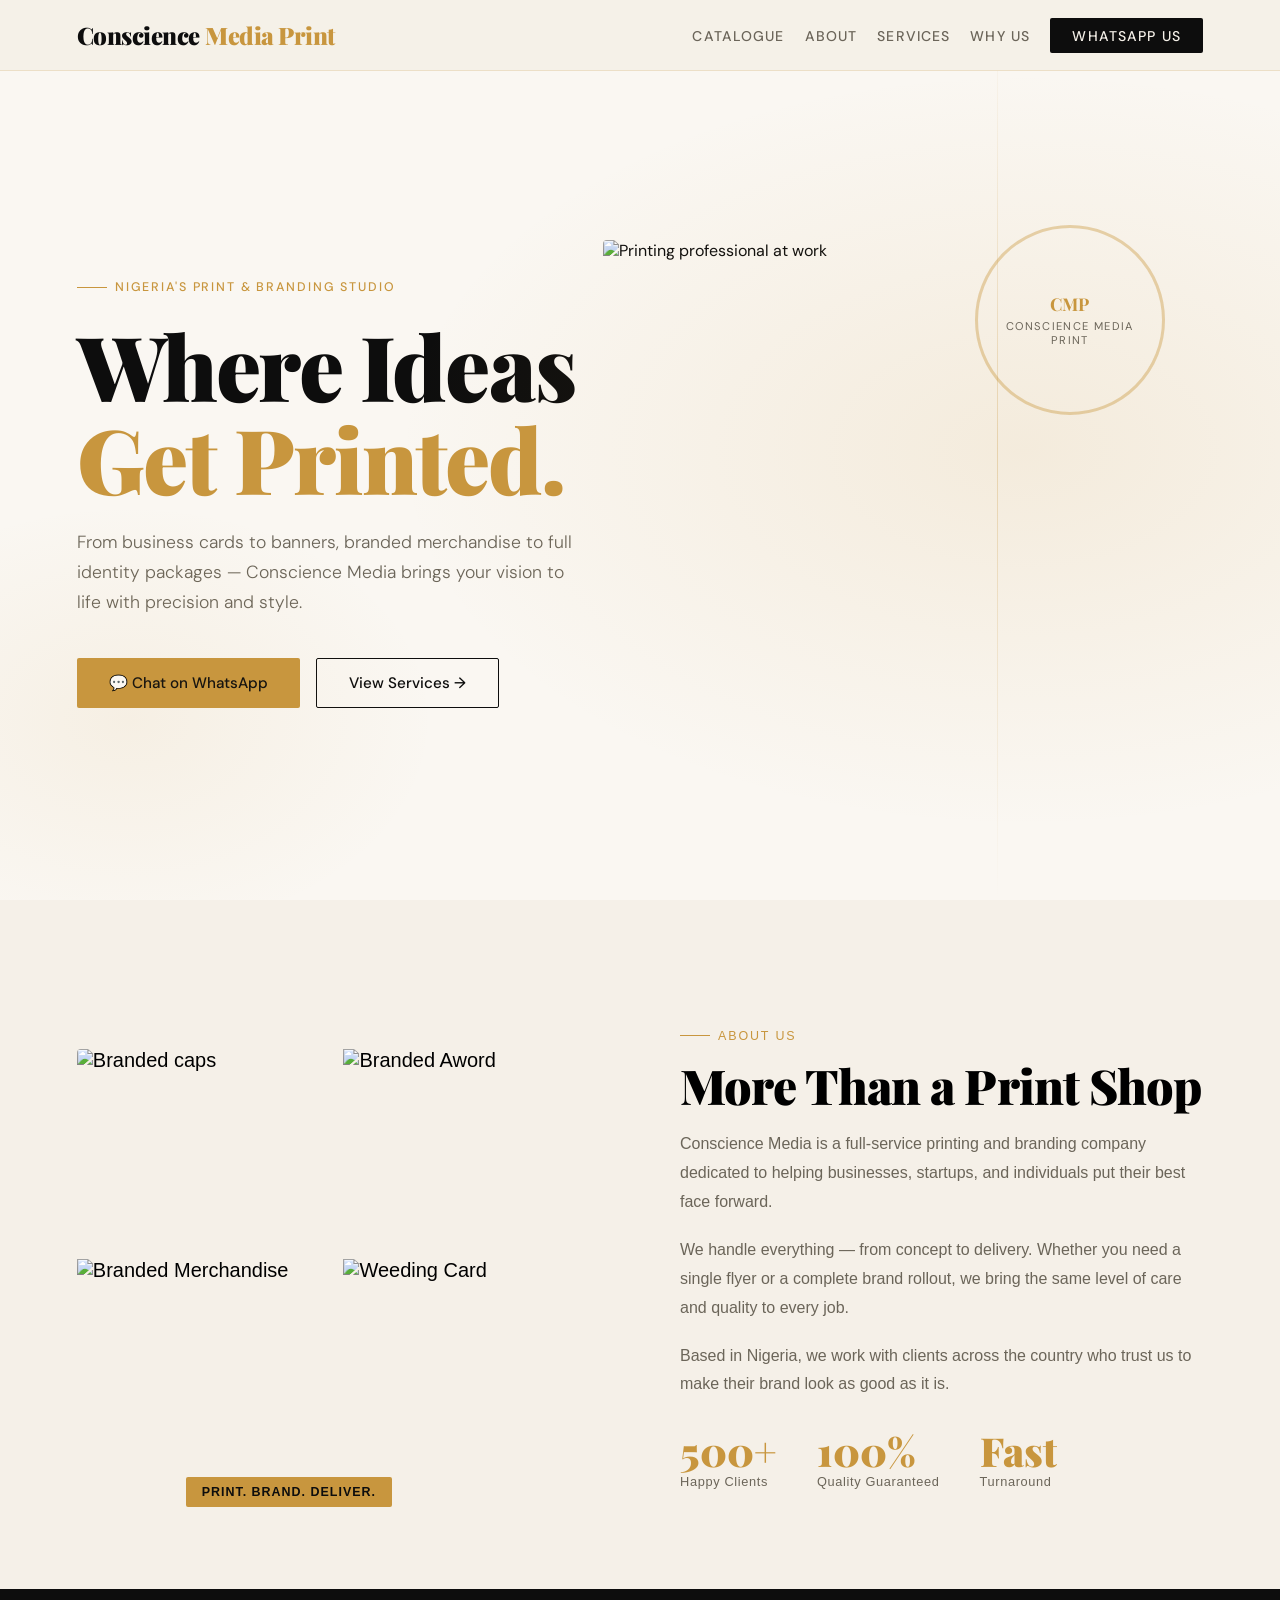
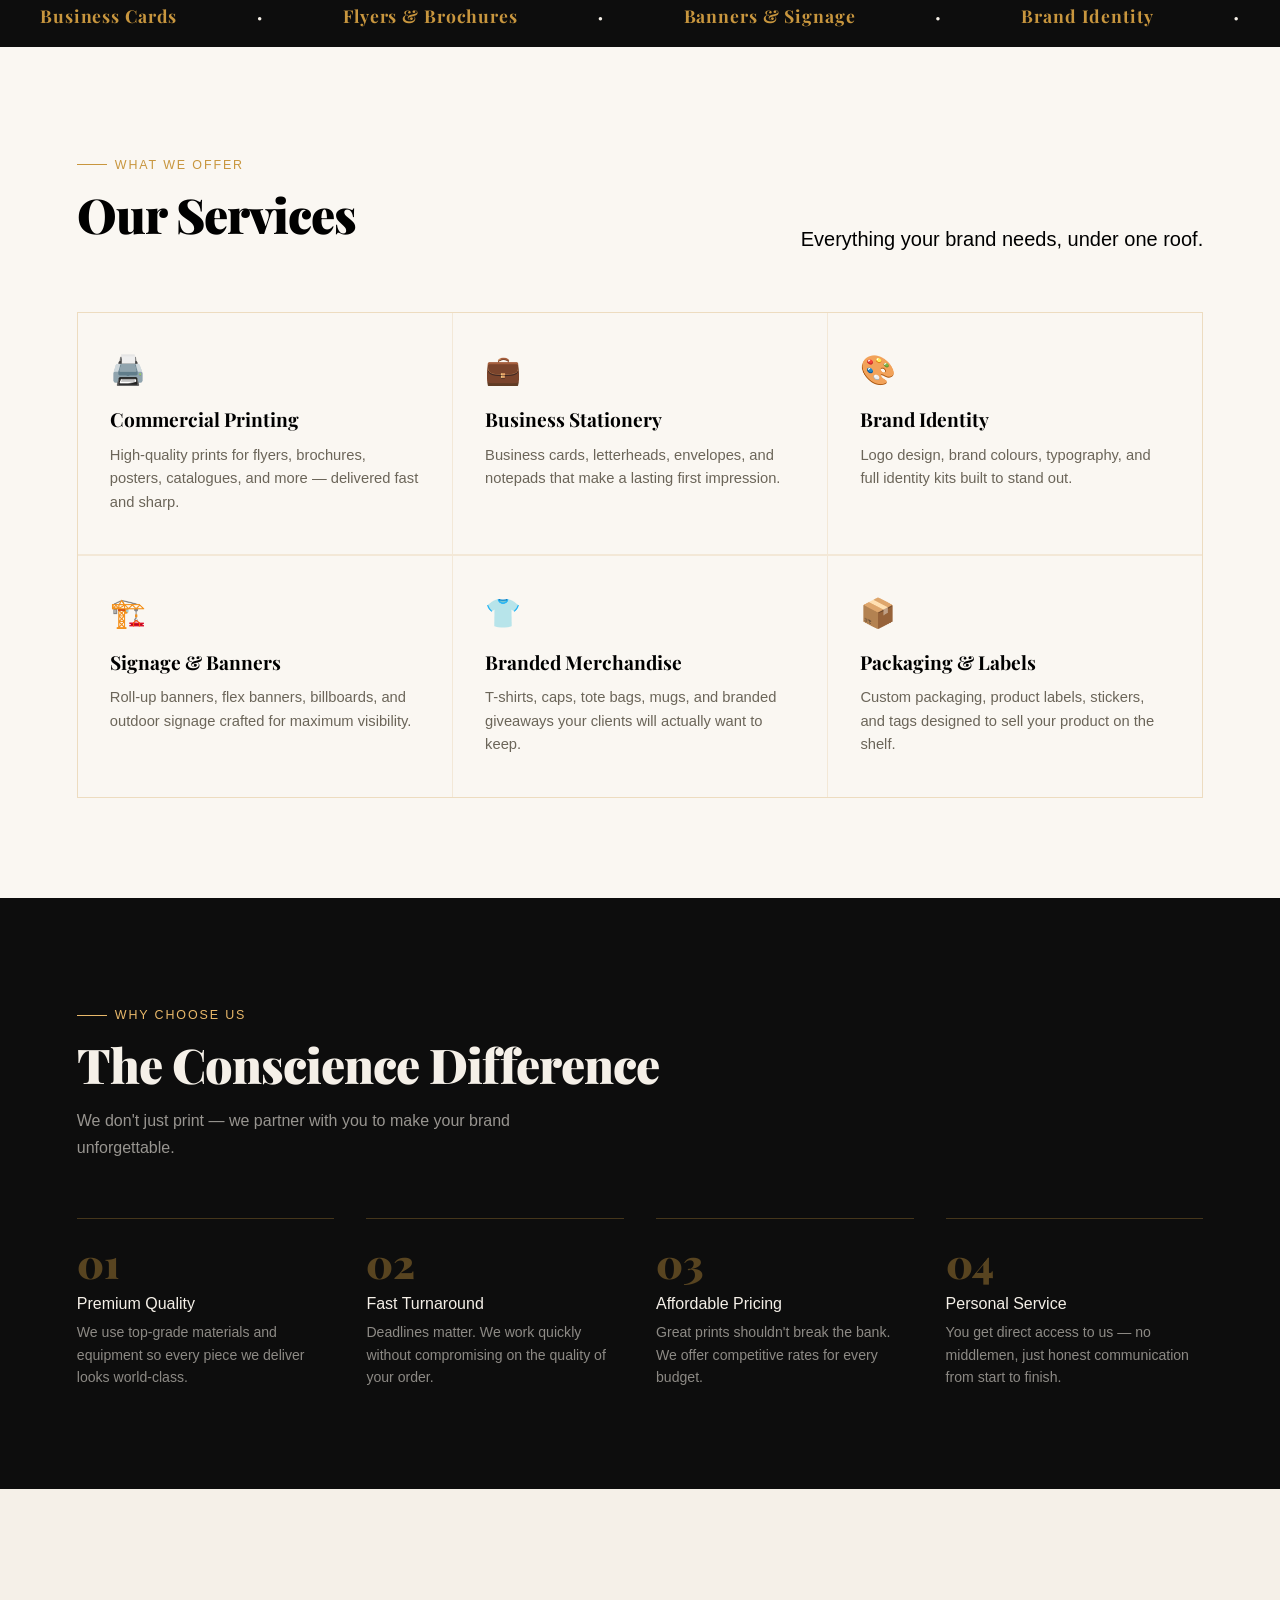
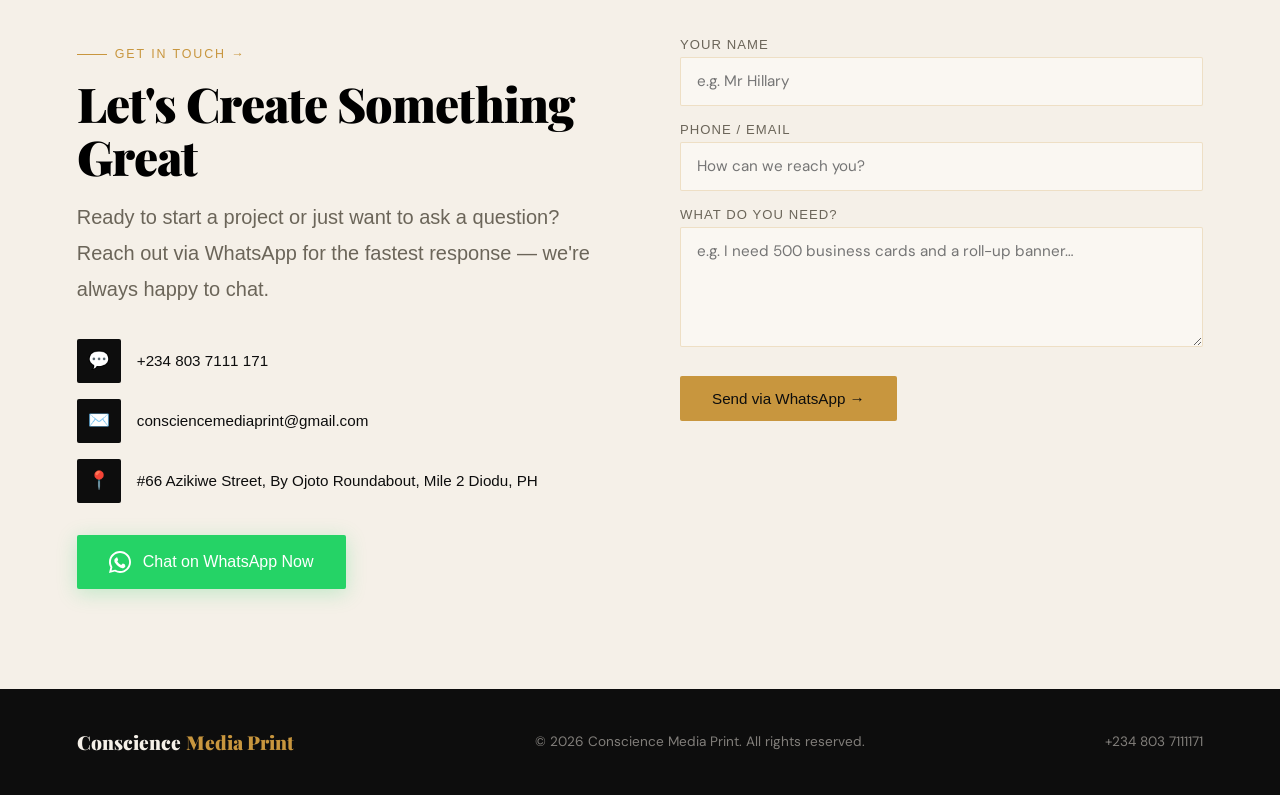
==== index.html @ a8cff3c8 "images" ====
<!DOCTYPE html>
<html lang="en">
<head>
  <meta charset="UTF-8" />
  <meta name="viewport" content="width=device-width, initial-scale=1.0"/>
  <title>Conscience Media – Print & Branding</title>
  <link href="https://fonts.googleapis.com/css2?family=Playfair+Display:wght@700;900&family=DM+Sans:wght@300;400;500&display=swap" rel="stylesheet"/>
  <link rel="stylesheet" href="./style.css">
</head>

<body>
  
  <!-- NAV -->
<nav id="navbar">
  <a class="nav-logo" href="#hero">Conscience<span>Media Print</span></a>
  <ul class="nav-links" id="navLinks">
    <li><a href="catalog.html">Catalogue</a></li>
    <li><a href="#about">About</a></li>
    <li><a href="#services">Services</a></li>
    <li><a href="#why">Why Us</a></li>
    <li><a href="https://wa.me/2348037111171" target="_blank" class="nav-cta">WhatsApp Us</a></li>
  </ul>
  <div class="hamburger" id="hamburger" onclick="toggleMenu()">
    <span></span><span></span><span></span>
  </div>
</nav>

<section id="hero">
  <div class="hero-bg"></div>
  <div class="hero-content">
    <div class="hero-tag">Nigeria's Print &amp; Branding Studio</div>
    <h1>Where Ideas<em>Get Printed.</em></h1>
    <p>From business cards to banners, branded merchandise to full identity packages — Conscience Media brings your vision to life with precision and style.</p>
    <div class="hero-btns">
      <a href="https://wa.me/2348037111171?text=Hello%2C%20I%27d%20like%20to%20inquire%20about%20your%20printing%20and%20branding%20services." target="_blank" class="btn-primary">
        💬 Chat on WhatsApp
      </a>
      <a href="#services" class="btn-secondary">View Services →</a>
    </div>
  </div>
  <div class="hero-image">
    <img id="hero-img" src="./Images/heroimgfour.png" alt="Printing professional at work" />
  </div>
  <div class="hero-badge">
    <div class="hero-badge-inner">CMP</div>
    <div class="hero-badge-sub">Conscience Media <br> Print</div>
  </div>
</section>

<!-- ABOUT -->
<section id="about">
  <div class="about-grid">

    <!-- PHOTO COLLAGE replacing the old black box -->
    <div class="about-collage-wrap reveal">
      <div class="about-collage">
    
        <img class="collage-img "
          src="./Images/K.jpg"
          alt="Branded caps" />
        
        <img class="collage-img"
          src="Images/M.jpg"
          alt="Branded Aword" />
          
        <img class="collage-img"
          src="Images/Z.jpg"
          alt="Branded Merchandise" /> 

        <img class="collage-img"
          src="./Images/Umbrella2.jpg"
          alt="Weeding Card" />    
      </div>
      <div class="collage-badge">Print. Brand. Deliver.</div>
    </div>
    <div class="about-text reveal">
      <div class="section-tag">About Us</div>
      <h2 class="section-title">More Than a Print Shop</h2>
      <p>Conscience Media is a full-service printing and branding company dedicated to helping businesses, startups, and individuals put their best face forward.</p>
      <p>We handle everything — from concept to delivery. Whether you need a single flyer or a complete brand rollout, we bring the same level of care and quality to every job.</p>
      <p>Based in Nigeria, we work with clients across the country who trust us to make their brand look as good as it is.</p>
      <div class="about-stats">
        <div>
          <div class="stat-num">500+</div>
          <div class="stat-label">Happy Clients</div>
        </div>
        <div>
          <div class="stat-num">100%</div>
          <div class="stat-label">Quality Guaranteed</div>
        </div>
        <div>
          <div class="stat-num">Fast</div>
          <div class="stat-label">Turnaround</div>
        </div>
      </div>
    </div>
  </div>
</section>

<!-- MARQUEE -->
<div class="marquee-wrap">
  <div class="marquee-track">
    <span>Business Cards</span><span class="dot">●</span>
    <span>Flyers & Brochures</span><span class="dot">●</span>
    <span>Banners & Signage</span><span class="dot">●</span>
    <span>Brand Identity</span><span class="dot">●</span>
    <span>Branded Merchandise</span><span class="dot">●</span>
    <span>T-Shirt Printing</span><span class="dot">●</span>
    <span>Stickers & Labels</span><span class="dot">●</span>
    <span>Corporate Branding</span><span class="dot">●</span>
    <span>Business Cards</span><span class="dot">●</span>
    <span>Flyers & Brochures</span><span class="dot">●</span>
    <span>Banners & Signage</span><span class="dot">●</span>
    <span>Brand Identity</span><span class="dot">●</span>
    <span>Branded Merchandise</span><span class="dot">●</span>
    <span>T-Shirt Printing</span><span class="dot">●</span>
    <span>Stickers & Labels</span><span class="dot">●</span>
    <span>Corporate Branding</span><span class="dot">●</span>
  </div>
</div>

<!-- SERVICES -->
<section id="services">
  <div class="services-header">
    <div class="reveal">
      <div class="section-tag">What We Offer</div>
      <h2 class="section-title">Our Services</h2>
    </div>
    <p class="section-sub reveal">Everything your brand needs, under one roof.</p>
  </div>
  <div class="services-grid">
    <div class="service-card reveal">
      <span class="service-icon">🖨️</span>
      <h3>Commercial Printing</h3>
      <p>High-quality prints for flyers, brochures, posters, catalogues, and more — delivered fast and sharp.</p>
    </div>
    <div class="service-card reveal">
      <span class="service-icon">💼</span>
      <h3>Business Stationery</h3>
      <p>Business cards, letterheads, envelopes, and notepads that make a lasting first impression.</p>
    </div>
    <div class="service-card reveal">
      <span class="service-icon">🎨</span>
      <h3>Brand Identity</h3>
      <p>Logo design, brand colours, typography, and full identity kits built to stand out.</p>
    </div>
    <div class="service-card reveal">
      <span class="service-icon">🏗️</span>
      <h3>Signage & Banners</h3>
      <p>Roll-up banners, flex banners, billboards, and outdoor signage crafted for maximum visibility.</p>
    </div>
    <div class="service-card reveal">
      <span class="service-icon">👕</span>
      <h3>Branded Merchandise</h3>
      <p>T-shirts, caps, tote bags, mugs, and branded giveaways your clients will actually want to keep.</p>
    </div>
    <div class="service-card reveal">
      <span class="service-icon">📦</span>
      <h3>Packaging & Labels</h3>
      <p>Custom packaging, product labels, stickers, and tags designed to sell your product on the shelf.</p>
    </div>
  </div>
</section>

<!-- WHY US -->
<section id="why">
  <div class="reveal">
    <div class="section-tag">Why Choose Us</div>
    <h2 class="section-title">The Conscience Difference</h2>
    <p class="section-sub">We don't just print — we partner with you to make your brand unforgettable.</p>
  </div>
  <div class="why-grid">
    <div class="why-card reveal">
      <div class="why-num">01</div>
      <h3>Premium Quality</h3>
      <p>We use top-grade materials and equipment so every piece we deliver looks world-class.</p>
    </div>
    <div class="why-card reveal">
      <div class="why-num">02</div>
      <h3>Fast Turnaround</h3>
      <p>Deadlines matter. We work quickly without compromising on the quality of your order.</p>
    </div>
    <div class="why-card reveal">
      <div class="why-num">03</div>
      <h3>Affordable Pricing</h3>
      <p>Great prints shouldn't break the bank. We offer competitive rates for every budget.</p>
    </div>
    <div class="why-card reveal">
      <div class="why-num">04</div>
      <h3>Personal Service</h3>
      <p>You get direct access to us — no middlemen, just honest communication from start to finish.</p>
    </div>
  </div>
</section>

<!-- CONTACT -->
<section id="contact">
  <div class="contact-wrap">
    <div class="contact-info reveal">
      <div class="section-tag">Get In Touch →</div>
      <h2 class="section-title">Let's Create Something Great</h2>
      <p>Ready to start a project or just want to ask a question? Reach out via WhatsApp for the fastest response — we're always happy to chat.</p>
      <div class="contact-links">
        <a class="contact-link" href="https://wa.me/2348037111171" target="_blank">
          <div class="contact-link-icon">💬</div>
          <span>+234 803 7111 171</span>
        </a>
        <a class="contact-link" href="mailto:hello@consciencemedia.ng">
          <div class="contact-link-icon">✉️</div>
          <span>consciencemediaprint@gmail.com</span>
        </a>
        <a class="contact-link" href="#">
          <div class="contact-link-icon">📍</div>
          <span>#66 Azikiwe Street, By Ojoto Roundabout, Mile 2 Diodu, PH</span>
        </a>
      </div>
      <a class="whatsapp-cta" href="https://wa.me/2348037111171?text=Hello%2C%20I%27d%20like%20to%20inquire%20about%20your%20printing%20and%20branding%20services." target="_blank">
        <svg width="22" height="22" viewBox="0 0 32 32" fill="currentColor"><path d="M16 0C7.163 0 0 7.163 0 16c0 2.822.738 5.476 2.027 7.785L0 32l8.404-2.004A15.94 15.94 0 0016 32c8.837 0 16-7.163 16-16S24.837 0 16 0zm0 29.25a13.19 13.19 0 01-6.74-1.848l-.484-.287-5.005 1.194 1.215-4.87-.316-.502A13.214 13.214 0 012.75 16C2.75 8.682 8.682 2.75 16 2.75S29.25 8.682 29.25 16 23.318 29.25 16 29.25zm7.23-9.697c-.396-.198-2.343-1.157-2.706-1.288-.363-.132-.627-.198-.891.198-.264.396-1.025 1.288-1.255 1.552-.231.264-.462.297-.858.099-.396-.198-1.673-.617-3.186-1.97-1.177-1.05-1.973-2.347-2.204-2.743-.231-.396-.025-.61.173-.808.178-.177.396-.462.594-.693.198-.231.264-.396.396-.66.132-.264.066-.495-.033-.693-.099-.198-.891-2.145-1.221-2.937-.32-.771-.647-.667-.891-.68L9.9 10.5c-.264 0-.693.099-.99.462-.297.363-1.155 1.288-1.155 3.136 0 1.848 1.419 3.633 1.617 3.882.198.248 2.79 4.261 6.76 5.98.946.41 1.682.654 2.257.838.948.302 1.812.26 2.494.158.761-.114 2.343-.958 2.673-1.882.33-.924.33-1.716.231-1.881-.099-.165-.363-.264-.759-.462z"/></svg>
        Chat on WhatsApp Now
      </a>
    </div>

    <div class="contact-form-side reveal">
      <div>
        <label>Your Name</label>
        <input type="text" placeholder="e.g. Mr Hillary" />
      </div>
      <div>
        <label>Phone / Email</label>
        <input type="text" placeholder="How can we reach you?" />
      </div>
      <div>
        <label>What do you need?</label>
        <textarea placeholder="e.g. I need 500 business cards and a roll-up banner…"></textarea>
      </div>
      <button class="btn-primary" onclick="sendToWhatsApp()">
        Send via WhatsApp →
      </button>
    </div>
  </div>
</section>

<!-- FOOTER -->
<footer>
  <div class="logo">Conscience<span>Media Print</span></div>
  <span>© 2026 Conscience Media Print. All rights reserved.</span>
  <a href="https://wa.me/2348037111171" target="_blank">+234 803 7111171</a>
</footer>

</body>
<script src="script.js"></script>
</html>
---- style.css ----
*, *::before, *::after { margin: 0; padding: 0; box-sizing: border-box; }

:root {
  --ink: #0d0d0d;
  --paper: #f5f0e8;
  --gold: #c8963e;
  --gold-light: #e8b86a;
  --cream: #faf7f2;
  --muted: #6b6559;
}

html { scroll-behavior: smooth; }

body {
  font-family: 'DM Sans', sans-serif;
  background: var(--cream);
  color: var(--ink);
  overflow-x: hidden;
}

/* ── NAV ── */
nav {
  position: fixed; top: 0; left: 0; right: 0; z-index: 100;
  display: flex; justify-content: space-between; align-items: center;
  padding: 1.2rem 6%;
  background: rgba(245,240,232,0.92);
  backdrop-filter: blur(10px);
  border-bottom: 1px solid rgba(200,150,62,0.2);
  transition: box-shadow .3s;
}
nav.scrolled { box-shadow: 0 4px 30px rgba(0,0,0,0.08); }

.nav-logo {
  font-family: 'Playfair Display', serif;
  font-size: 1.5rem; font-weight: 900;
  letter-spacing: -0.02em; color: var(--ink); text-decoration: none;
}
.nav-logo span { color: var(--gold); margin-left: 5px; }

.nav-links { display: flex; gap: 20px; list-style: none; }
.nav-links a {
  text-decoration: none; font-size: .88rem; font-weight: 500;
  letter-spacing: .08em; text-transform: uppercase;
  color: var(--muted); transition: color .25s;
}
.nav-links a:hover { color: var(--gold); }

.nav-cta {
  background: var(--ink); color: var(--paper) !important;
  padding: .55rem 1.4rem; border-radius: 2px;
  font-weight: 500 !important; transition: background .25s !important;
}
.nav-cta:hover { background: var(--gold) !important; color: var(--ink) !important; }

.hamburger { display: none; flex-direction: column; gap: 5px; cursor: pointer; }
.hamburger span { display: block; width: 24px; height: 2px; background: var(--ink); transition: .3s; }

/* ── HERO ── */
#hero {
  min-height: 100vh; display: flex; align-items: center; justify-content: space-between;
  padding: 120px 6% 40px; position: relative; overflow: hidden;
  margin: 0px;
}

#hero-content { order: 1; position: relative; z-index: 1; }

#hero-image {
  order: 2;
  position: relative; z-index: 1;
  flex-shrink: 0;
  margin-left: 60px;
}

#hero-img {
  display: block;
  height: 500px;
  width: 600px;
  object-fit: cover;
  border-radius: 4px;
}
.hero-bg {
  position: absolute; inset: 0; z-index: 0;
  background:
    radial-gradient(ellipse 70% 60% at 80% 50%, rgba(200,150,62,.12) 0%, transparent 70%),
    radial-gradient(ellipse 40% 40% at 10% 80%, rgba(200,150,62,.08) 0%, transparent 60%);
}
.hero-bg::before {
  content: ''; position: absolute; top: 0; right: 22%;
  width: 1px; height: 100%;
  background: linear-gradient(to bottom, transparent, rgba(200,150,62,.3), transparent);
}
.hero-tag {
  display: inline-flex; align-items: center; gap: .5rem;
  font-size: .78rem; letter-spacing: .15em; text-transform: uppercase;
  color: var(--gold); font-weight: 500; margin-bottom: 1.5rem;
}
.hero-tag::before { content: ''; display: block; width: 30px; height: 1px; background: var(--gold); }
.hero-content h1 {
  font-family: 'Playfair Display', serif;
  font-size: clamp(3rem, 7vw, 6rem); line-height: 1.03;
  font-weight: 900; letter-spacing: -0.02em; margin-bottom: 1.5rem;
}
.hero-content h1 em { font-style: normal; color: var(--gold); display: block; }
.hero-content p {
  font-size: 1.1rem; color: var(--muted); line-height: 1.7;
  max-width: 500px; margin-bottom: 2.5rem; font-weight: 300;
}
.hero-btns { display: flex; gap: 1rem; flex-wrap: wrap; }
.btn-primary {
  display: inline-flex; align-items: center; gap: .6rem;
  background: var(--gold); color: var(--ink);
  padding: .9rem 2rem; font-weight: 500; font-size: .95rem;
  text-decoration: none; border-radius: 2px;
  transition: background .25s, transform .2s;
}
.btn-primary:hover { background: var(--gold-light); transform: translateY(-2px); }
.btn-secondary {
  display: inline-flex; align-items: center; gap: .6rem;
  border: 1.5px solid var(--ink); color: var(--ink);
  padding: .9rem 2rem; font-weight: 500; font-size: .95rem;
  text-decoration: none; border-radius: 2px;
  transition: background .25s, transform .2s;
}
.btn-secondary:hover { background: var(--ink); color: var(--paper); transform: translateY(-2px); }

.hero-badge {
  position: absolute; right: 9%; top: 25%;
  width: 190px; height: 190px; border-radius: 50%;
  border: 3px solid rgba(200,150,62,.4);
  display: flex; flex-direction: column;
  align-items: center; justify-content: center; text-align: center;
  animation: spin-badge 20s linear infinite;
}
.hero-badge-inner {
  font-family: 'Playfair Display', serif;
  font-size: 1.1rem; font-weight: 700; color: var(--gold); line-height: 1.2;
}
.hero-badge-sub { font-size: .7rem; letter-spacing: .12em; color: var(--muted); text-transform: uppercase; margin-top: .3rem; }
@keyframes spin-badge { to { transform: rotate(360deg); } }

/* ── MARQUEE ── */
.marquee-wrap { background: var(--ink); color: var(--gold); padding: .9rem 0; overflow: hidden; }
.marquee-track {
  display: flex; width: max-content;
  animation: marquee 18s linear infinite;
  font-family: 'Playfair Display', serif;
  font-size: 1.1rem; font-weight: 700; letter-spacing: .05em;
}
.marquee-track span { padding: 0 2.5rem; }
.marquee-track .dot { color: var(--paper); font-size: .5rem; line-height: 1.8rem; }
@keyframes marquee { to { transform: translateX(-50%); } }

/* ── SECTION BASE ── */
section { padding: 100px 6%; }
.section-tag {
  display: inline-flex; align-items: center; gap: .5rem;
  font-size: .78rem; letter-spacing: .15em; text-transform: uppercase;
  color: var(--gold); font-weight: 500; margin-bottom: 1rem;
}
.section-tag::before { content: ''; display: block; width: 30px; height: 1px; background: var(--gold); }
.section-title {
  font-family: 'Playfair Display', serif;
  font-size: clamp(2rem, 4vw, 3rem); font-weight: 900;
  line-height: 1.1; margin-bottom: 1rem; letter-spacing: -.02em;
}
.section-sub { color: var(--muted); font-size: 1rem; line-height: 1.7; max-width: 520px; font-weight: 300; }

/* ── ABOUT ── */
#about { background: var(--paper); padding-top: 70px; }
.about-grid {
  display: grid; grid-template-columns: 1fr 1fr;
  gap: 5rem; align-items: center; margin-top: 3rem;
}

/* ── PHOTO COLLAGE ── */
.about-collage {
  display: grid;
  grid-template-columns: 1fr 1fr;
  grid-template-rows: 200px 200px;
  gap: 10px;
  border-radius: 4px;
  overflow: hidden;
}
.collage-img {
  width: 100%; height: 100%;
  object-fit: cover;
  display: block;
  transition: transform .4s ease;
}
.collage-img:hover { transform: scale(1.05); }
.collage-tall {
  grid-row: span 2;
}
.collage-badge {
  position: absolute;
  bottom: -3rem; right: 13rem;
  background: var(--gold); color: var(--ink);
  padding: .5rem 1rem; font-size: .78rem;
  font-weight: 600; letter-spacing: .08em;
  text-transform: uppercase; border-radius: 2px;
}
.about-collage-wrap {
  position: relative;
}

.about-text h2 { margin-bottom: 1.2rem; }
.about-text p { color: var(--muted); line-height: 1.8; margin-bottom: 1.2rem; font-weight: 300; font-size: 1rem; }
.about-stats { display: flex; gap: 2.5rem; margin-top: 2rem; }
.stat-num { font-family: 'Playfair Display', serif; font-size: 2.5rem; font-weight: 900; color: var(--gold); line-height: 1; }
.stat-label { font-size: .8rem; color: var(--muted); letter-spacing: .05em; margin-top: .2rem; }

/* ── SERVICES ── */
#services { background: var(--cream); }
.services-header { display: flex; justify-content: space-between; align-items: flex-end; margin-bottom: 3.5rem; flex-wrap: wrap; gap: 1.5rem; }
.services-grid { display: grid; grid-template-columns: repeat(3, 1fr); gap: 1.5px; background: rgba(200,150,62,.15); border: 1.5px solid rgba(200,150,62,.15); }
.service-card {
  background: var(--cream); padding: 2.5rem 2rem;
  position: relative; overflow: hidden; transition: background .3s; cursor: default;
}
.service-card::before {
  content: ''; position: absolute; bottom: 0; left: 0;
  width: 0; height: 3px; background: var(--gold); transition: width .35s ease;
}
.service-card:hover { background: var(--paper); }
.service-card:hover::before { width: 100%; }
.service-icon { font-size: 1.8rem; margin-bottom: 1.2rem; display: block; }
.service-card h3 { font-family: 'Playfair Display', serif; font-size: 1.2rem; font-weight: 700; margin-bottom: .7rem; }
.service-card p { color: var(--muted); font-size: .92rem; line-height: 1.6; font-weight: 300; }

/* ── WHY US ── */
#why { background: var(--ink); color: var(--paper); }
#why .section-tag { color: var(--gold-light); }
#why .section-tag::before { background: var(--gold-light); }
#why .section-title { color: var(--paper); }
#why .section-sub { color: rgba(245,240,232,.6); }
.why-grid { display: grid; grid-template-columns: repeat(4, 1fr); gap: 2rem; margin-top: 3.5rem; }
.why-card { border-top: 1px solid rgba(200,150,62,.3); padding-top: 1.5rem; }
.why-num { font-family: 'Playfair Display', serif; font-size: 2.5rem; font-weight: 900; color: var(--gold); opacity: .4; line-height: 1; margin-bottom: .8rem; }
.why-card h3 { font-size: 1rem; font-weight: 500; margin-bottom: .5rem; color: var(--paper); }
.why-card p { font-size: .88rem; color: rgba(245,240,232,.55); line-height: 1.6; font-weight: 300; }

/* ── CONTACT ── */
#contact { background: var(--paper); }
.contact-wrap { display: grid; grid-template-columns: 1fr 1fr; gap: 5rem; align-items: start; margin-top: 3rem; }
.contact-info h2 { margin-bottom: 1rem; }
.contact-info p { color: var(--muted); line-height: 1.8; font-weight: 300; margin-bottom: 2rem; }
.contact-links { display: flex; flex-direction: column; gap: 1rem; }
.contact-link {
  display: flex; align-items: center; gap: 1rem;
  text-decoration: none; color: var(--ink);
  font-weight: 500; font-size: .95rem; transition: color .25s;
}
.contact-link:hover { color: var(--gold); }
.contact-link-icon {
  width: 44px; height: 44px; border-radius: 2px;
  background: var(--ink); color: var(--paper);
  display: flex; align-items: center; justify-content: center;
  font-size: 1.1rem; flex-shrink: 0; transition: background .25s;
}
.contact-link:hover .contact-link-icon { background: var(--gold); color: var(--ink); }
.whatsapp-cta {
  display: inline-flex; align-items: center; gap: .75rem;
  background: #25D366; color: #fff;
  padding: 1rem 2rem; border-radius: 2px;
  font-weight: 500; font-size: 1rem;
  text-decoration: none; margin-top: 2rem;
  transition: background .25s, transform .2s;
  box-shadow: 0 4px 20px rgba(37,211,102,.25);
}
.whatsapp-cta:hover { background: #20be5b; transform: translateY(-2px); }
.contact-form-side { display: flex; flex-direction: column; gap: 1rem; }
.contact-form-side label { font-size: .82rem; letter-spacing: .08em; text-transform: uppercase; color: var(--muted); display: block; margin-bottom: .3rem; }
.contact-form-side input,
.contact-form-side textarea {
  width: 100%; padding: .85rem 1rem;
  background: var(--cream); border: 1.5px solid rgba(200,150,62,.25);
  border-radius: 2px; font-family: 'DM Sans', sans-serif;
  font-size: .95rem; color: var(--ink); outline: none; transition: border-color .25s;
}
.contact-form-side input:focus,
.contact-form-side textarea:focus { border-color: var(--gold); }
.contact-form-side textarea { resize: vertical; min-height: 120px; }
.contact-form-side .btn-primary { align-self: flex-start; margin-top: .5rem; border: none; cursor: pointer; }

/* ── FOOTER ── */
footer {
  background: var(--ink); color: rgba(245,240,232,.5);
  padding: 2.5rem 6%; display: flex;
  justify-content: space-between; align-items: center;
  flex-wrap: wrap; gap: 1rem; font-size: .85rem;
}
footer .logo { font-family: 'Playfair Display', serif; font-size: 1.2rem; font-weight: 900; color: var(--paper); }
footer .logo span {
  color: var(--gold);
  margin-left: 5px;
}
footer a { color: rgba(245,240,232,.5); text-decoration: none; transition: color .25s; }
footer a:hover { color: var(--gold); }

/* ── SCROLL ANIMATIONS ── */
.reveal { opacity: 0; transform: translateY(30px); transition: opacity .7s ease, transform .7s ease; }
.reveal.visible { opacity: 1; transform: none; font-size: 20px; color: black; font-family: sans-serif;}

/* ── MOBILE ── */
@media (max-width: 900px) {
  .nav-links { display: none; flex-direction: column; gap: 1.2rem; position: absolute; top: 100%; left: 0; right: 0; background: var(--paper); padding: 1.5rem 6%; border-bottom: 1px solid rgba(200,150,62,.2); }
  .nav-links.open { display: flex; }
  .hamburger { display: flex; }
  .hero-badge { display: none; }
  .about-grid, .contact-wrap { grid-template-columns: 1fr; gap: 2.5rem; }
  .services-grid { grid-template-columns: 1fr 1fr; }
  .why-grid { grid-template-columns: 1fr 1fr; }
  #hero-img { display: none; }
  #hero {
    padding: 100px 6% 40px;
  }
}
@media (max-width: 560px) {
  .services-grid { grid-template-columns: 1fr; }
  .why-grid { grid-template-columns: 1fr; }
  .about-stats { flex-direction: column; gap: 1.2rem; }
  .about-collage { grid-template-rows: 160px 160px; }
}
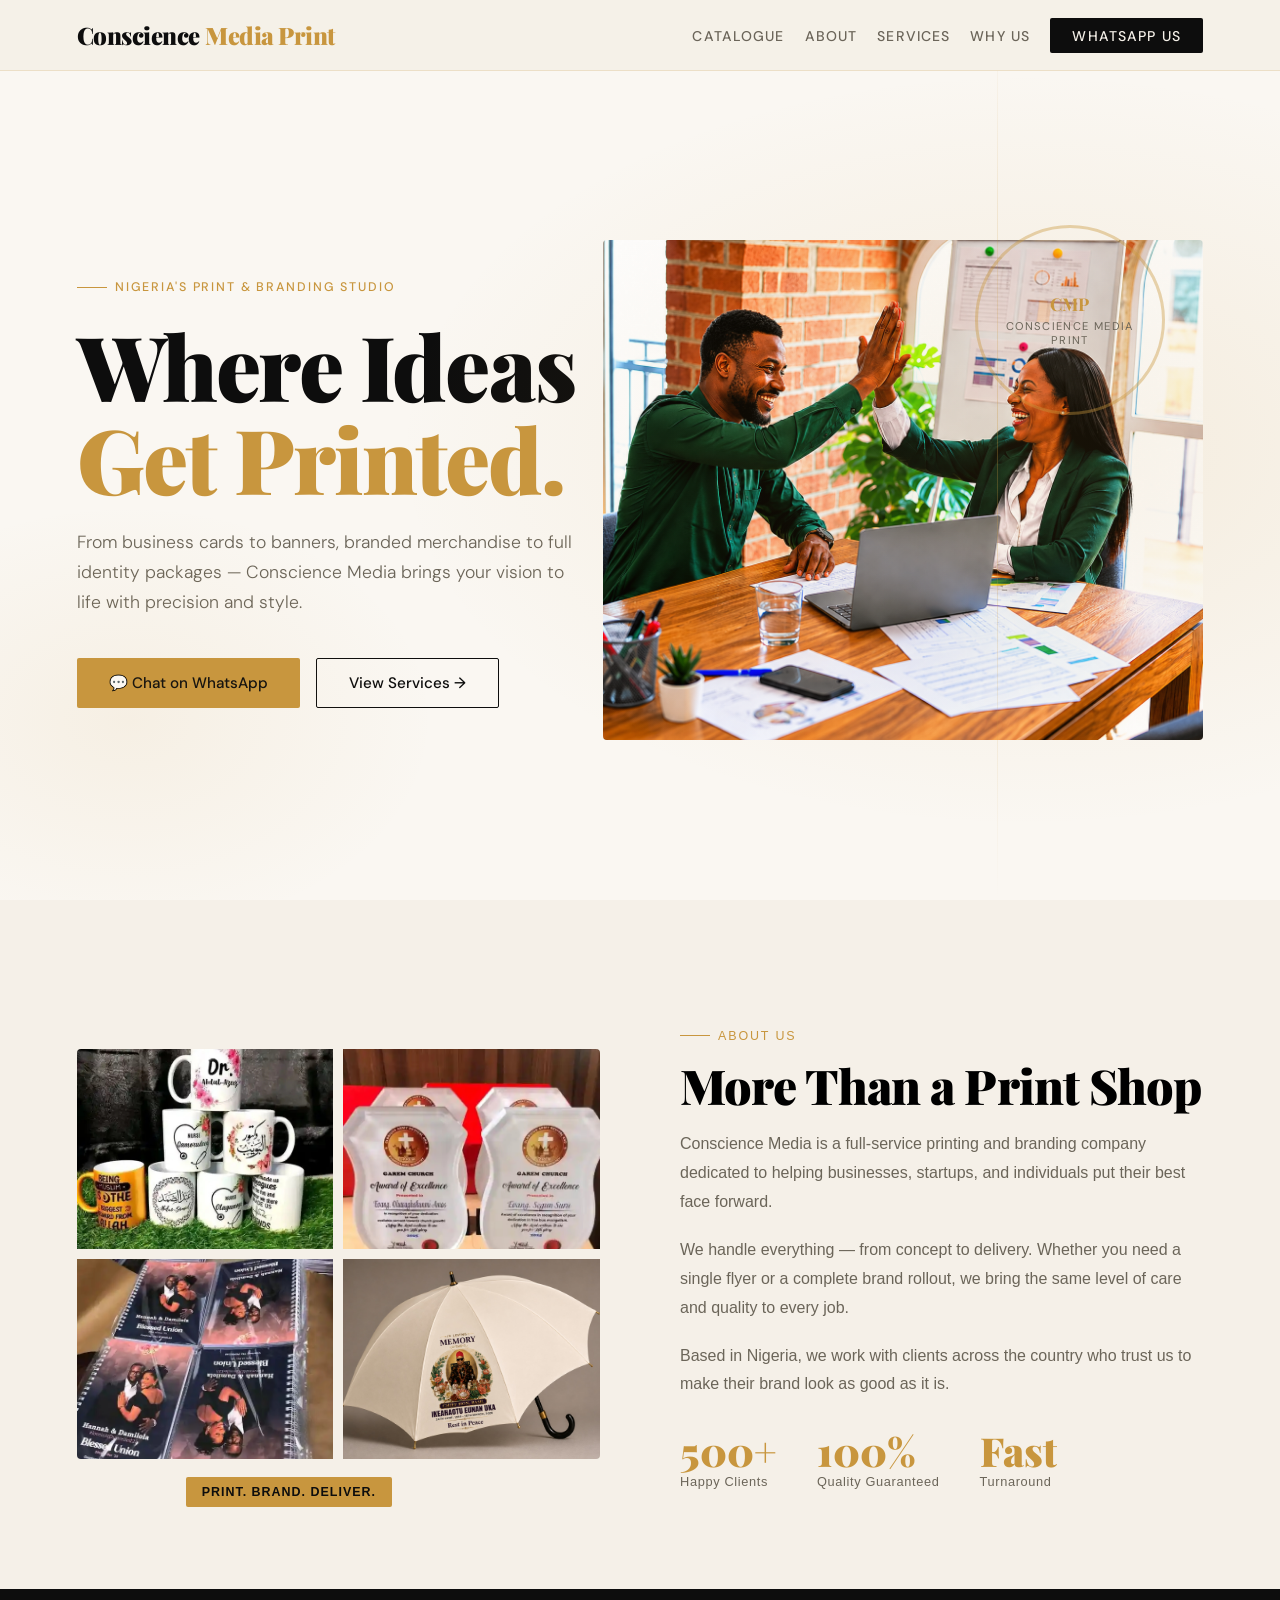
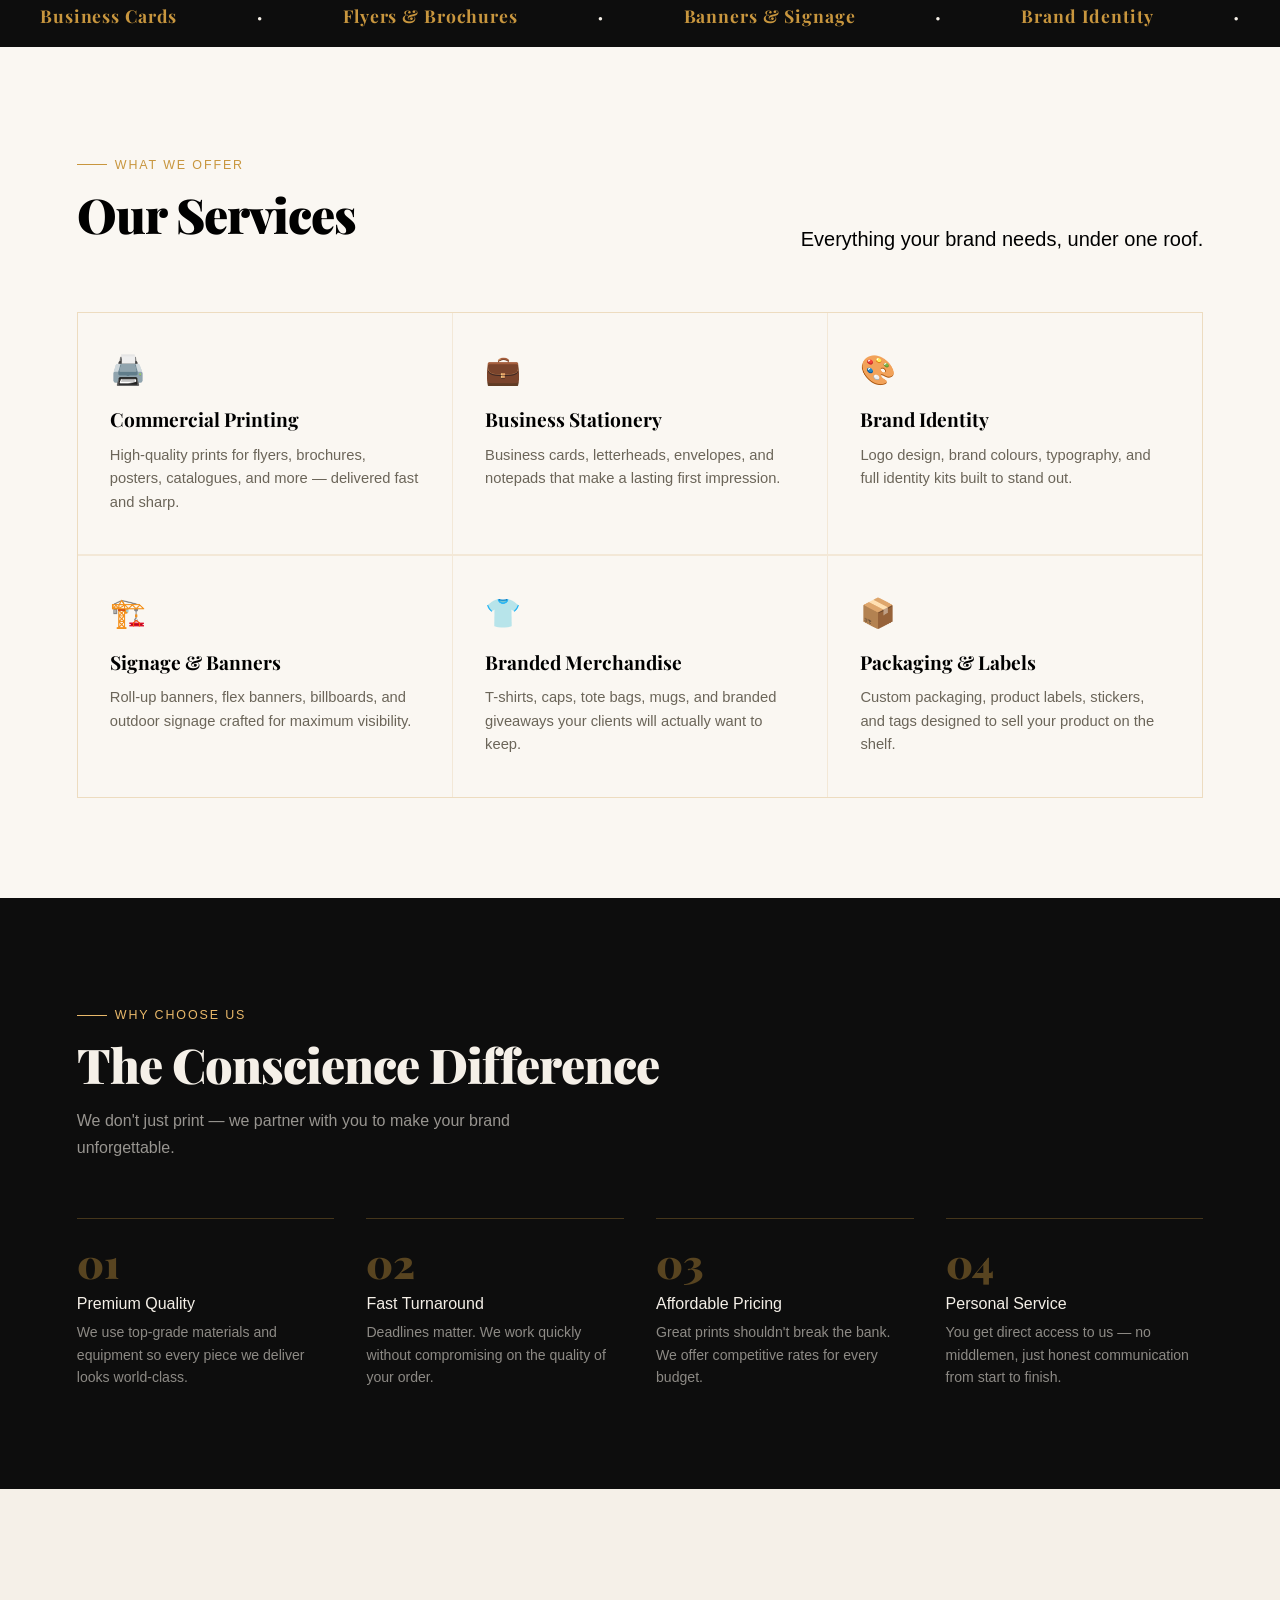
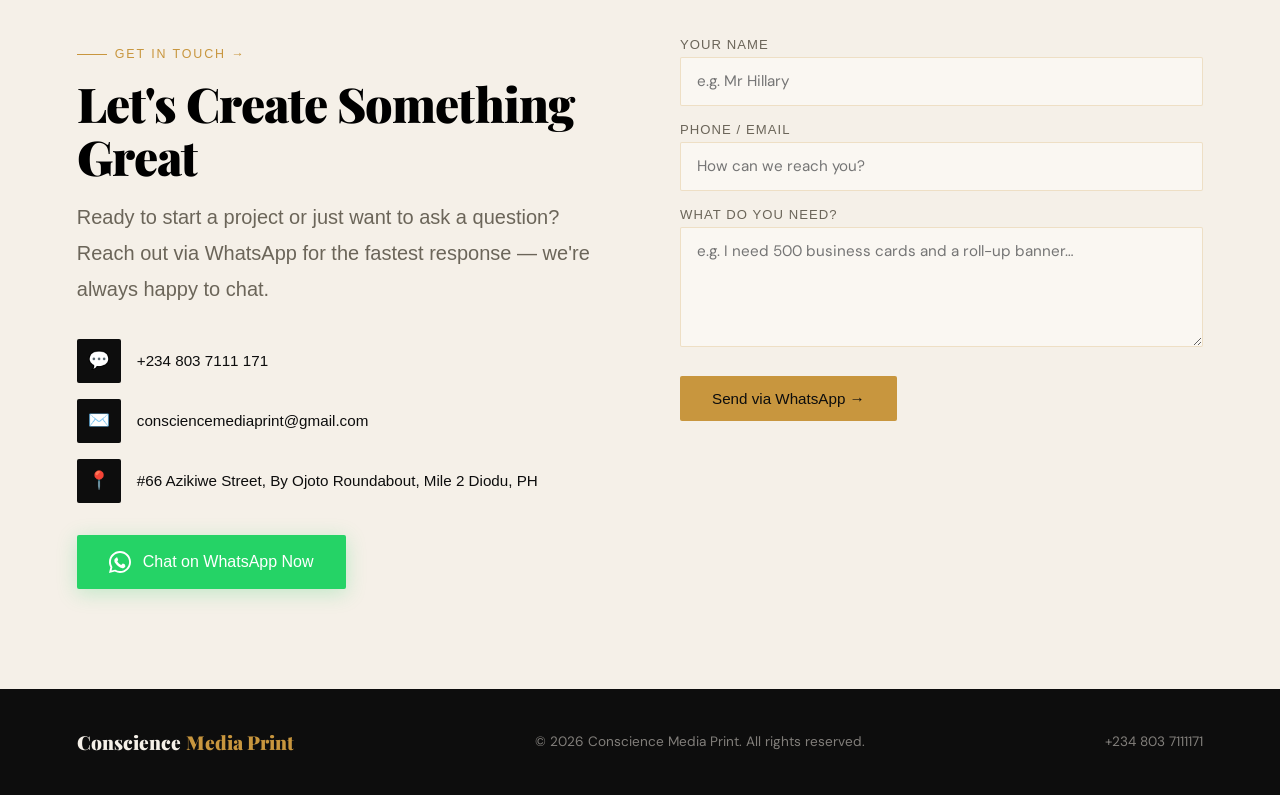
==== commit d8aba22d: "Update index.html" ====
--- a/index.html
+++ b/index.html
@@ -39,7 +39,7 @@
     </div>
   </div>
   <div class="hero-image">
-    <img id="hero-img" src="./Images/heroimgfour.png" alt="Printing professional at work" />
+    <img id="hero-img" src="./heroimgfour.png" alt="Printing professional at work" />
   </div>
   <div class="hero-badge">
     <div class="hero-badge-inner">CMP</div>
@@ -56,19 +56,19 @@
       <div class="about-collage">
     
         <img class="collage-img "
-          src="./Images/K.jpg"
+          src="./K.jpg"
           alt="Branded caps" />
         
         <img class="collage-img"
-          src="Images/M.jpg"
+          src="./M.jpg"
           alt="Branded Aword" />
           
         <img class="collage-img"
-          src="Images/Z.jpg"
+          src="./Z.jpg"
           alt="Branded Merchandise" /> 
 
         <img class="collage-img"
-          src="./Images/Umbrella2.jpg"
+          src="./Umbrella2.jpg"
           alt="Weeding Card" />    
       </div>
       <div class="collage-badge">Print. Brand. Deliver.</div>
@@ -249,4 +249,4 @@
 
 </body>
 <script src="script.js"></script>
-</html>+</html>
